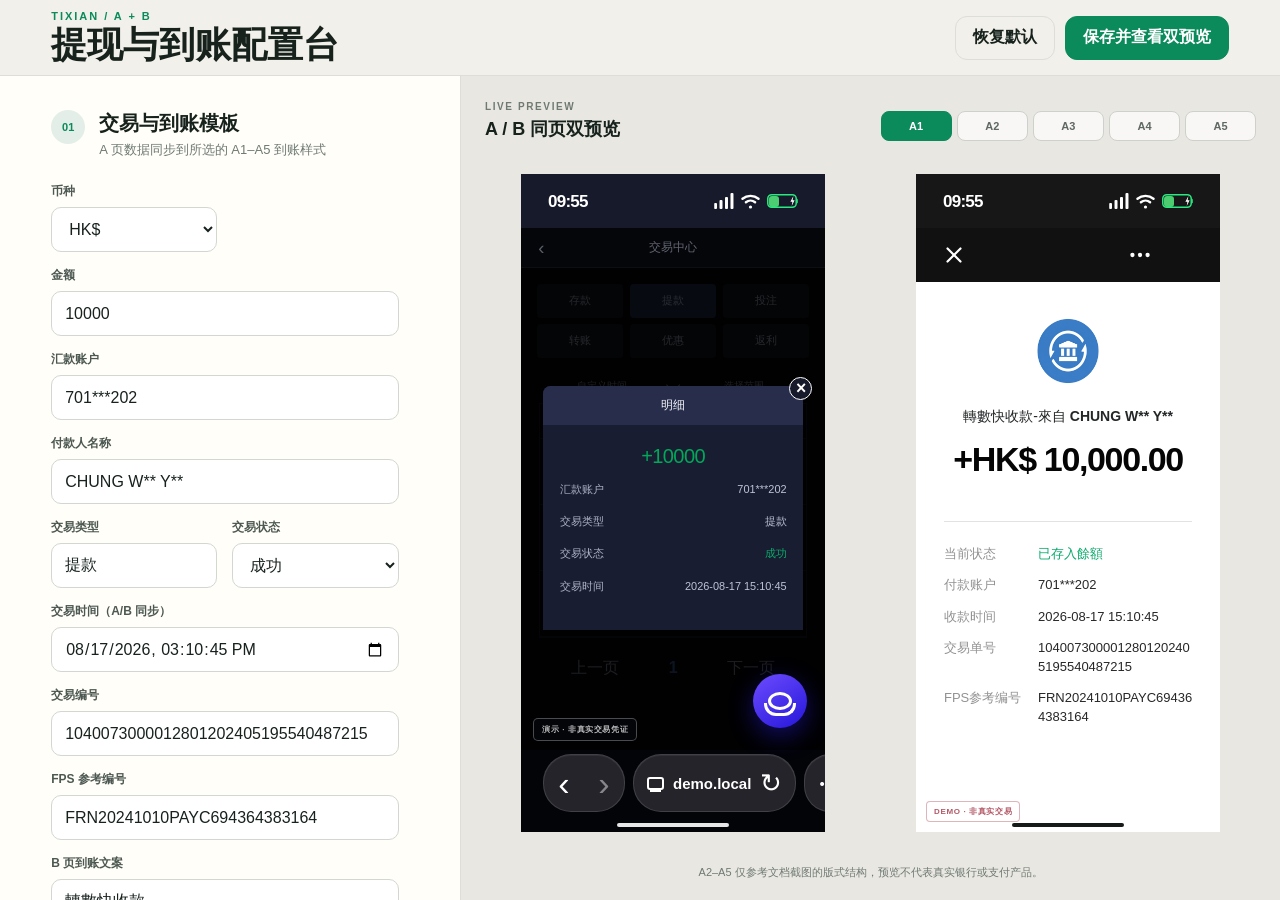
==== index.html @ 100e16c2 "feat: rebuild brand-specific status bars" ====
<!doctype html>
<html lang="zh-Hant" class="editor-shell">
<head>
  <meta charset="utf-8">
  <meta name="viewport" content="width=device-width, initial-scale=1">
  <meta name="color-scheme" content="light">
  <title>提现与到账 · 双页面配置台</title>
  <link rel="stylesheet" href="styles.css?v=20260821-6">
</head>
<body class="editor-page">
  <header class="topbar">
    <div>
      <p class="eyebrow">TIXIAN / A + B</p>
      <h1>提现与到账配置台</h1>
    </div>
    <div class="top-actions">
      <button class="button button--ghost" id="resetButton" type="button">恢复默认</button>
      <button class="button button--primary" id="focusPreviewButton" type="button">保存并查看双预览</button>
    </div>
  </header>

  <main class="workspace">
    <form class="control-panel" id="configForm" autocomplete="off">
      <input type="hidden" name="arrivalTemplate" value="a1">
      <section class="control-section">
        <div class="section-heading">
          <span>01</span>
          <div><h2>交易与到账模板</h2><p>A 页数据同步到所选的 A1–A5 到账样式</p></div>
        </div>
        <div class="field-grid">
          <label class="field"><span>币种</span><select name="currency"><option>HK$</option><option>¥</option><option>$</option><option>NT$</option></select></label>
          <label class="field field--wide"><span>金额</span><input name="amount" inputmode="decimal" value="2000.00"></label>
          <label class="field field--wide"><span>汇款账户</span><input name="payoutAccount" value="950***351"></label>
          <label class="field field--wide"><span>付款人名称</span><input name="payerName" value="CHUNG W** Y**"></label>
          <label class="field"><span>交易类型</span><input name="transactionType" value="提现"></label>
          <label class="field"><span>交易状态</span><select name="transactionStatus"><option>成功</option><option>处理中</option><option>失败</option></select></label>
          <label class="field field--wide"><span>交易时间（A/B 同步）</span><input name="withdrawalTime" type="datetime-local" step="1"></label>
          <label class="field field--wide"><span>交易编号</span><input name="transactionId"></label>
          <label class="field field--wide"><span>FPS 参考编号</span><input name="fpsReference"></label>
          <label class="field field--wide"><span>B 页到账文案</span><input name="arrivalMessage"></label>
          <label class="field field--wide"><span>B 页账户状态</span><input name="balanceLabel"></label>
          <label class="field field--wide"><span>机构 / 银行名称</span><input name="institutionName"></label>
          <label class="field field--wide"><span>收款人名称</span><input name="recipientName"></label>
          <label class="field field--wide"><span>收款机构</span><input name="recipientBank"></label>
          <label class="field field--wide"><span>到账账户</span><input name="destinationAccount"></label>
          <label class="field"><span>交易摘要</span><input name="summaryLabel"></label>
          <label class="field"><span>账户余额显示</span><input name="accountBalance"></label>
          <label class="field field--wide"><span>备注 / 转账说明</span><input name="memo"></label>
        </div>
      </section>

      <section class="control-section">
        <div class="section-heading">
          <span>02</span>
          <div><h2>手机与状态栏</h2><p>A、B 两页同步应用</p></div>
        </div>
        <label class="field field--wide"><span>手机品牌</span>
          <select name="device">
            <option value="iphone">Apple iPhone</option>
            <option value="samsung">Samsung Galaxy</option>
            <option value="xiaomi">Xiaomi</option>
            <option value="pixel">Google Pixel</option>
            <option value="vivo">vivo</option>
          </select>
        </label>
        <div class="field-grid field-grid--status">
          <label class="field"><span>状态栏时间</span><input name="statusTime" type="time"></label>
          <label class="field"><span>网络文字</span><select name="carrier"><option value="">不显示</option><option>5G</option><option>4G</option><option>LTE</option><option>3G</option></select></label>
          <label class="field field--wide range-field"><span>电量 <output id="batteryOutput">72%</output></span><input name="battery" type="range" min="1" max="100" value="72"></label>
          <label class="field field--wide range-field"><span>信号强度 <output id="signalOutput">4/4</output></span><input name="signal" type="range" min="1" max="4" value="4"></label>
          <label class="switch-row field--wide"><span><b>显示 Wi-Fi</b><small>同时同步到 B 页状态栏</small></span><input name="wifi" type="checkbox"><i></i></label>
          <label class="switch-row field--wide"><span><b>显示电量百分比</b><small>例如电量设为 39 时，图标显示 39</small></span><input name="showBatteryPercent" type="checkbox"><i></i></label>
          <label class="switch-row field--wide"><span><b>充电中</b><small>开启后电池使用绿色充电样式</small></span><input name="charging" type="checkbox"><i></i></label>
        </div>
      </section>

      <div class="save-state" id="saveState"><i></i><span>修改会自动保存到当前浏览器</span></div>
    </form>

    <aside class="preview-panel" id="previews">
      <div class="preview-heading">
        <div><span>LIVE PREVIEW</span><h2>A / B 同页双预览</h2></div>
        <p id="activeTemplateLabel" hidden>B：A1 到账</p>
        <div class="template-switcher" id="templateSwitcher" aria-label="切换到账模板">
          <button type="button" data-template="a1">A1</button>
          <button type="button" data-template="a2">A2</button>
          <button type="button" data-template="a3">A3</button>
          <button type="button" data-template="a4">A4</button>
          <button type="button" data-template="a5">A5</button>
        </div>
      </div>
      <div class="dual-preview-grid">
        <section class="preview-card" aria-label="A 提现预览">
          <div class="phone-stage">
            <div class="phone-shell" id="withdrawalPhone">
              <div class="phone-screen phone-screen--dark">
                <div id="aStatusBar"></div>
                <div class="demo-watermark">演示 · 非真实交易凭证</div>
                <div class="app-header"><button aria-label="返回">‹</button><span>交易中心</span><i></i></div>
                <div class="tab-grid" aria-hidden="true"><span>存款</span><span class="active">提款</span><span>投注</span><span>转账</span><span>优惠</span><span>返利</span></div>
                <div class="history-filter" aria-hidden="true">
                  <span>自定义时间</span><i></i><span>选择范围</span>
                </div>
                <div class="history-table" aria-hidden="true">
                  <div class="history-head"><span>交易时间</span><span>状态</span><span>金额</span><span>操作</span></div>
                  <div><span>2026-08-17<br>15:10:45</span><b>成功</b><span>10000</span><a>明细</a></div>
                  <div><span>2026-02-06<br>19:37:30</span><b>成功</b><span>9000</span><a>明细</a></div>
                  <div><span>2026-08-13<br>12:47:37</span><b>成功</b><span>3202</span><a>明细</a></div>
                </div>
                <div class="history-pagination" aria-hidden="true"><span>上一页</span><b>1</b><span>下一页</span></div>
                <div class="backdrop"></div>
                <section class="detail-sheet">
                  <button class="sheet-close" type="button" aria-label="关闭明细">×</button>
                  <div class="sheet-title">明细</div>
                  <div class="amount amount--green" id="aAmount">+2000.00</div>
                  <dl>
                    <div><dt>汇款账户</dt><dd id="aAccount">950***351</dd></div>
                    <div><dt>交易类型</dt><dd id="aType">提现</dd></div>
                    <div><dt>交易状态</dt><dd class="success" id="aStatus">成功</dd></div>
                    <div><dt>交易时间</dt><dd id="aTime">2026-08-17 15:13:00</dd></div>
                  </dl>
                </section>
                <button class="support-bubble" type="button" aria-label="在线客服"><i></i></button>
                <div class="browser-toolbar" aria-label="浏览器工具栏">
                  <div class="browser-nav"><span>‹</span><span>›</span></div>
                  <div class="browser-address"><i></i><b>demo.local</b><span>↻</span></div>
                  <div class="browser-more">•••</div>
                </div>
                <div class="phone-home-indicator"></div>
              </div>
            </div>
          </div>
        </section>

        <section class="preview-card" aria-label="B 到账预览">
          <div class="phone-stage">
            <div class="phone-shell phone-shell--arrival" id="arrivalPhone">
              <div class="phone-screen phone-screen--light">
                <div id="bStatusBar"></div>
                <div id="arrivalView" class="arrival-view"></div>
                <div class="demo-stamp">DEMO · 非真实交易</div>
                <div class="phone-home-indicator phone-home-indicator--dark"></div>
              </div>
            </div>
          </div>
        </section>
      </div>
      <p class="preview-note">A2–A5 仅参考文档截图的版式结构，预览不代表真实银行或支付产品。</p>
    </aside>
  </main>

  <script src="shared.js?v=20260821-6"></script>
  <script src="app.js?v=20260821-6"></script>
</body>
</html>
---- styles.css ----
:root {
  --ink: #17221d;
  --muted: #6f7a74;
  --paper: #f3f1eb;
  --panel: #fffef9;
  --line: #dcded7;
  --green: #0b8a5b;
  --green-dark: #086344;
  --orange: #ff7a45;
  --navy: #15192b;
  --navy-2: #202540;
  --danger: #b81f32;
  --shadow: 0 24px 70px rgba(24, 34, 29, .16);
  font-family: Inter, ui-sans-serif, -apple-system, BlinkMacSystemFont, "Segoe UI", "PingFang HK", "PingFang TC", "Microsoft JhengHei", sans-serif;
}

* { box-sizing: border-box; }
html { min-height: 100%; overflow-x: hidden; background: var(--paper); }
html.editor-shell { height: 100%; overflow: hidden; }
body { margin: 0; overflow-x: hidden; color: var(--ink); background: var(--paper); }
body.editor-page { width: 100%; height: 100%; min-height: 0; overflow: hidden; display: flex; flex-direction: column; }
button, input, select { font: inherit; }
button, a { -webkit-tap-highlight-color: transparent; }

.topbar, .arrival-toolbar {
  min-height: 104px; padding: 24px clamp(22px, 4vw, 64px);
  display: flex; align-items: center; justify-content: space-between; gap: 24px;
  border-bottom: 1px solid var(--line); background: rgba(243, 241, 235, .94);
}
body.editor-page .topbar { min-height: 76px; padding-top: 10px; padding-bottom: 10px; flex: 0 0 auto; }
.eyebrow { margin: 0 0 5px; color: var(--green); font-size: 11px; font-weight: 850; letter-spacing: .18em; }
h1 { margin: 0; font: 750 clamp(25px, 3vw, 36px)/1.05 Georgia, "Noto Serif TC", serif; }
.top-actions { display: flex; gap: 10px; flex-wrap: wrap; }
.button {
  min-height: 44px; padding: 0 17px; display: inline-flex; align-items: center; justify-content: center;
  border: 1px solid var(--line); border-radius: 12px; color: var(--ink); background: #fff;
  font-weight: 750; text-decoration: none; cursor: pointer; transition: transform .18s, box-shadow .18s, background .18s;
}
.button:hover { transform: translateY(-1px); box-shadow: 0 8px 22px rgba(23, 34, 29, .1); }
.button--primary { border-color: var(--green); color: #fff; background: var(--green); }
.button--primary:hover { background: var(--green-dark); }
.button--ghost { background: transparent; }

.workspace { height: auto; min-height: 0; flex: 1 1 auto; display: grid; grid-template-columns: minmax(300px, .72fr) minmax(0, 1.28fr); overflow: hidden; }
.control-panel { height: 100%; min-height: 0; padding: 34px clamp(22px, 4vw, 58px) 64px; overflow-y: scroll; overscroll-behavior: contain; scrollbar-color: #87928b #f1f0ea; scrollbar-gutter: stable; scrollbar-width: thin; background: var(--panel); border-right: 1px solid var(--line); }
.control-panel::-webkit-scrollbar { width: 8px; }
.control-panel::-webkit-scrollbar-track { background: #f1f0ea; }
.control-panel::-webkit-scrollbar-thumb { border: 2px solid #f1f0ea; border-radius: 999px; background: #87928b; }
.control-section { padding: 0 0 34px; margin: 0 0 34px; border-bottom: 1px solid var(--line); }
.section-heading { margin-bottom: 24px; display: flex; gap: 14px; align-items: flex-start; }
.section-heading > span { width: 34px; height: 34px; display: grid; place-items: center; border-radius: 50%; background: #e4eee8; color: var(--green); font-size: 11px; font-weight: 850; }
.section-heading h2 { margin: 0 0 4px; font-size: 20px; }
.section-heading p { margin: 0; color: var(--muted); font-size: 13px; }
.field-grid { display: grid; grid-template-columns: repeat(2, minmax(0, 1fr)); gap: 15px; }
.field { display: grid; gap: 7px; min-width: 0; }
.field--wide { grid-column: 1 / -1; }
.field > span, .switch-row b { font-size: 12px; font-weight: 750; color: #4d5852; }
.field input, .field select {
  width: 100%; height: 45px; padding: 0 13px; border: 1px solid #d2d7d1; border-radius: 10px;
  outline: none; color: var(--ink); background: #fff; transition: border .18s, box-shadow .18s;
}
.field input:focus, .field select:focus { border-color: var(--green); box-shadow: 0 0 0 3px rgba(11, 138, 91, .12); }
.field input[type="range"] { height: 26px; padding: 0; accent-color: var(--green); border: 0; box-shadow: none; }
.range-field > span { display: flex; justify-content: space-between; }
.range-field output { color: var(--green); }
.field-grid--status { margin-top: 15px; }
.switch-row { position: relative; min-height: 54px; padding: 10px 13px; display: flex; align-items: center; justify-content: space-between; gap: 14px; border: 1px solid #d2d7d1; border-radius: 10px; cursor: pointer; }
.switch-row span { display: grid; gap: 3px; }
.switch-row small { color: var(--muted); }
.switch-row input { position: absolute; z-index: 2; inset: 0; width: 100%; height: 100%; margin: 0; opacity: 0; cursor: pointer; }
.switch-row i { width: 42px; height: 24px; padding: 3px; display: block; border-radius: 999px; background: #c8ccc8; transition: background .2s; }
.switch-row i::after { content: ""; width: 18px; height: 18px; display: block; border-radius: 50%; background: white; box-shadow: 0 1px 4px #999; transition: transform .2s; }
.switch-row input:checked + i { background: var(--green); }
.switch-row input:checked + i::after { transform: translateX(18px); }
.switch-row input:focus-visible + i { outline: 2px solid var(--green); outline-offset: 3px; }
.save-state { display: flex; align-items: center; gap: 9px; color: var(--muted); font-size: 12px; }
.save-state i { width: 8px; height: 8px; border-radius: 50%; background: var(--green); box-shadow: 0 0 0 4px rgba(11, 138, 91, .1); }

.preview-panel { height: 100%; min-height: 0; padding: 20px 24px; overflow: hidden; display: grid; grid-template-rows: auto minmax(0, 1fr) auto; gap: 14px; container-type: size; background: #e9e7e1; }
.preview-heading { width: 100%; max-width: 780px; margin: 0 auto; display: grid; grid-template-columns: repeat(2, minmax(0, 1fr)); align-items: end; gap: 20px; }
.preview-heading span { color: var(--muted); font-size: 10px; font-weight: 850; letter-spacing: .16em; }
.preview-heading h2 { margin: 3px 0 0; font-size: 18px; }
.dual-preview-grid { width: 100%; height: 100%; min-height: 0; max-width: 780px; margin: 0 auto; display: grid; grid-template-columns: repeat(2, minmax(0, 1fr)); gap: 20px; align-items: start; }
.preview-card { min-width: 0; height: 100%; min-height: 0; }
.phone-stage { height: 100%; min-height: 0; display: grid; place-items: center; }
.dual-preview-grid .phone-shell { width: min(350px, 100%, calc(46.2cqh - 58px)); }
.phone-shell { width: min(390px, 100%); aspect-ratio: 390 / 844; padding: 0; border-radius: 0; background: transparent; box-shadow: none; container-type: inline-size; }
.phone-screen { position: relative; width: 100%; height: 100%; overflow: hidden; border-radius: 0; }
.phone-screen--dark { color: #f5f5fb; background: #030408; }
.phone-screen--light { color: #171b19; background: #f7f7f5; }

.status-bar { position: relative; z-index: 8; height: 54px; padding: 0 24px; display: flex; align-items: center; justify-content: space-between; gap: 12px; color: #fff; background: #171a2b; font-size: 17px; font-weight: 800; letter-spacing: -.03em; }
.status-left, .status-right { position: relative; z-index: 2; min-width: 0; display: flex; align-items: center; flex: 0 0 auto; }
.status-left { justify-content: flex-start; }
.status-right { margin-left: auto; justify-content: flex-end; white-space: nowrap; }
.status-time, .status-date, .network-label { display: block; line-height: 1; }
.status-notifications { display: block; flex: none; object-fit: contain; }
.status-mode { position: relative; flex: none; color: currentColor; line-height: 1; }
.status-cutout { display: none; position: absolute; z-index: 3; left: 50%; top: 18px; transform: translateX(-50%); border-radius: 50%; background: #030405; box-shadow: inset 0 0 0 1px rgba(255,255,255,.12), 0 0 0 1px rgba(0,0,0,.22); }
.status-cutout i { position: absolute; left: 50%; top: 50%; width: 3px; height: 3px; transform: translate(-50%, -50%); border-radius: 50%; background: #132436; box-shadow: inset 0 0 1px #567aa1; }

.status-bar--iphone { padding-right: 27px; padding-left: 27px; font-family: -apple-system, BlinkMacSystemFont, "SF Pro Text", sans-serif; }
.status-bar--iphone .status-time { font-size: 17px; font-weight: 780; letter-spacing: -.045em; }
.status-bar--iphone .status-right { gap: 7px; }
.status-bar--iphone .wifi { width: 19px; height: 15px; }

/* Samsung One UI: time + date + notifications / centred round camera / compact system cluster. */
.status-bar--samsung { padding-right: 20px; padding-left: 20px; font-family: "SamsungOne", "Segoe UI", sans-serif; }
.status-bar--samsung .status-left { gap: 6px; }
.status-bar--samsung .status-time { font-size: 14px; font-weight: 700; letter-spacing: -.035em; }
.status-bar--samsung .status-date { font-size: 11px; font-weight: 650; letter-spacing: -.03em; }
.status-bar--samsung .status-notifications { width: 30px; height: 10px; }
.status-bar--samsung .status-right { gap: 4px; }
.status-bar--samsung .network-label { max-width: 18px; overflow: hidden; font-size: 6px; font-weight: 800; letter-spacing: -.08em; text-transform: uppercase; }
.status-bar--samsung .status-cutout { display: block; top: 16px; width: 15px; height: 15px; }
.status-bar--samsung .status-cutout i { width: 4px; height: 4px; }

/* Xiaomi HyperOS/MIUI: notifications beside time / short pill camera / dense dual-SIM cluster. */
.status-bar--xiaomi { padding-right: 20px; padding-left: 20px; font-family: "MiSans", "Segoe UI", sans-serif; }
.status-bar--xiaomi .status-left { gap: 6px; }
.status-bar--xiaomi .status-time { font-size: 15px; font-weight: 720; letter-spacing: -.04em; }
.status-bar--xiaomi .status-notifications { width: 30px; height: 12px; }
.status-bar--xiaomi .status-right { gap: 3px; }
.status-bar--xiaomi .network-label { max-width: 15px; overflow: hidden; font-size: 6px; font-weight: 800; letter-spacing: -.08em; text-transform: uppercase; }
.status-bar--xiaomi .status-cutout { display: block; top: 18px; width: 29px; height: 12px; border-radius: 999px; }
.status-bar--xiaomi .status-cutout i { left: 70%; }
.status-mode--xiaomi { width: 10px; font-size: 6px; font-weight: 850; letter-spacing: -.1em; text-align: center; }

/* Google Pixel: intentionally sparse, with Android's geometric status glyphs. */
.status-bar--pixel { padding-right: 22px; padding-left: 22px; font-family: Roboto, "Google Sans", Arial, sans-serif; }
.status-bar--pixel .status-time { font-size: 15px; font-weight: 650; letter-spacing: -.035em; }
.status-bar--pixel .status-right { gap: 6px; }
.status-bar--pixel .network-label { max-width: 18px; overflow: hidden; font-size: 7px; font-weight: 700; text-transform: uppercase; }
.status-bar--pixel .status-cutout { display: block; top: 17px; width: 12px; height: 12px; box-shadow: inset 0 0 0 2px rgba(255,255,255,.12), 0 0 0 1px rgba(0,0,0,.28); }
.status-bar--pixel .status-cutout i { width: 4px; height: 4px; }

/* vivo OriginOS: small typography and a very tight network/battery cluster. */
.status-bar--vivo { padding-right: 18px; padding-left: 20px; font-family: "vivo Sans", "Segoe UI", sans-serif; }
.status-bar--vivo .status-time { font-size: 14px; font-weight: 650; letter-spacing: -.035em; }
.status-bar--vivo .status-right { gap: 2px; }
.status-bar--vivo .network-label { max-width: 15px; overflow: hidden; font-size: 5px; font-weight: 850; letter-spacing: -.08em; text-transform: uppercase; }
.status-bar--vivo .status-cutout { display: block; top: 16px; width: 15px; height: 15px; }
.status-bar--vivo .status-cutout i { width: 4px; height: 4px; }
.status-mode--vivo { width: 14px; font-size: 5px; font-weight: 850; letter-spacing: -.1em; text-align: center; }
.signal, .wifi { display: block; flex: none; overflow: hidden; }
.signal { width: 20px; height: 16px; clip-path: inset(0 var(--signal-clip) 0 0); }
.wifi { width: 21px; height: 16px; }
.signal img, .wifi img, .battery-shell, .battery-bolt { width: 100%; height: 100%; display: block; object-fit: contain; }
.status-bar--samsung .signal { width: 18px; height: 12px; }
.status-bar--samsung .wifi { width: 19px; height: 14px; }
.status-bar--xiaomi .signal { width: 18px; height: 14px; }
.status-bar--xiaomi .wifi { width: 19px; height: 14px; }
.status-bar--pixel .signal { width: 18px; height: 14px; }
.status-bar--pixel .wifi { width: 19px; height: 14px; }
.status-bar--vivo .signal { width: 20px; height: 14px; }
.status-bar--vivo .wifi { width: 20px; height: 15px; }

@container (max-width: 300px) {
  .status-bar { padding-right: 13px; padding-left: 13px; }
  .status-bar--samsung .status-left { gap: 4px; }
  .status-bar--samsung .status-date { font-size: 9px; }
  .status-bar--samsung .status-notifications { width: 18px; }
  .status-bar--xiaomi .status-notifications { width: 21px; }
  .status-bar--pixel .network-label { display: none; }
  .status-bar--vivo .status-mode--vivo { display: none; }
}

.battery, .battery-system { position: relative; flex: none; color: currentColor; }
.battery { display: block; }
.battery i { position: absolute; z-index: 1; display: block; width: var(--battery-level); background: currentColor; }
.battery-shell { position: absolute; z-index: 2; inset: 0; }
.battery b, .battery-number { font-weight: 850; line-height: 1; }
.battery-bolt { position: absolute; z-index: 4; width: 10px; height: 14px; }
.battery--low, .battery-system.battery--low { color: #ff5b65; }
.battery-system { display: inline-flex; align-items: center; }

/* Apple assets */
.battery--iphone { width: 31px; height: 15px; color: #fff; }
.battery--iphone i { left: 2px; top: 2px; width: var(--battery-fill); max-width: 25px; height: 11px; border-radius: 3px; opacity: .92; }
.battery--iphone b { position: absolute; z-index: 3; inset: 0 3px 0 0; display: grid; place-items: center; color: #fff; font-size: 8px; letter-spacing: -.04em; mix-blend-mode: difference; }
.battery--iphone.battery--charging { color: #52dc78; }
.battery--iphone.battery--charging b { padding-right: 5px; color: #fff; mix-blend-mode: normal; }
.battery--iphone .battery-bolt { right: 3px; top: 2px; width: 5px; height: 10px; }
.battery--iphone.battery--low:not(.battery--charging) b { color: #fff; mix-blend-mode: normal; }

/* Samsung assets */
.battery--samsung { width: 30px; height: 14px; }
.battery--samsung i { left: 1px; top: 1px; max-width: 28px; height: 12px; border-radius: 7px; opacity: .28; }
.battery--samsung b { position: absolute; z-index: 3; inset: 0 1px 2px 0; display: grid; place-items: center; font-size: 7px; letter-spacing: -.04em; }
.battery--samsung .battery-bolt { right: 2px; top: 2px; width: 7px; height: 9px; }
.battery--samsung.battery--charging { color: #52dc78; }
.battery--samsung.battery--charging i { opacity: 1; }

/* Xiaomi assets */
.battery--xiaomi { width: 34px; height: 16px; }
.battery--xiaomi i { left: 2px; top: 2px; max-width: 27px; height: 12px; opacity: .32; }
.battery--xiaomi b { position: absolute; z-index: 3; inset: 0 4px 0 0; display: grid; place-items: center; font-size: 8px; }
.battery--xiaomi.battery--with-percent b { color: #171a2b; }
.battery--xiaomi .battery-bolt { right: -9px; top: 2px; width: 10px; height: 12px; }
.battery--xiaomi.battery--charging { color: #65df78; }
.battery--xiaomi.battery--charging i { opacity: 1; }

/* Pixel assets */
.battery-system--pixel { gap: 4px; }
.battery-system--pixel .battery-number { font-size: 8px; }
.battery--pixel { width: 20px; height: 12px; }
.battery--pixel i { left: 2px; top: 2px; max-width: 14px; height: 8px; }
.battery--pixel .battery-bolt { left: 6px; top: 1px; width: 8px; height: 10px; color: #111526; }
.battery-system--pixel.battery--charging { color: #7be18a; }

/* vivo assets */
.battery--vivo { width: 32px; height: 16px; }
.battery--vivo i { left: 1px; top: 1px; max-width: 30px; height: 14px; border-radius: 7px; opacity: .28; }
.battery--vivo b { position: absolute; z-index: 3; inset: 0; display: grid; place-items: center; font-size: 8px; }
.battery--vivo.battery--with-percent b { color: #171a2b; }
.battery-vivo-notch { position: absolute; z-index: 3; right: 4px; top: 4px; width: 1px; height: 8px; background: currentColor; opacity: .6; }
.battery--vivo .battery-bolt { right: -9px; top: 2px; width: 10px; height: 12px; }
.battery--vivo.battery--charging { color: #59dd78; }
.battery--vivo.battery--charging i { opacity: 1; }
.battery--charging .battery-shell,
.battery-system.battery--charging .battery-shell {
  filter: brightness(0) saturate(100%) invert(78%) sepia(32%) saturate(1041%) hue-rotate(84deg) brightness(95%) contrast(93%);
}
.battery--low:not(.battery--charging) .battery-shell,
.battery-system.battery--low:not(.battery--charging) .battery-shell {
  filter: brightness(0) saturate(100%) invert(46%) sepia(78%) saturate(2742%) hue-rotate(326deg) brightness(105%) contrast(101%);
}


.demo-watermark { position: absolute; z-index: 20; left: 12px; bottom: 91px; padding: 5px 8px; border: 1px solid rgba(255,255,255,.28); border-radius: 5px; color: rgba(255,255,255,.72); background: rgba(8,10,16,.58); font-size: 8px; font-weight: 850; letter-spacing: .08em; pointer-events: none; }
.app-header { position: relative; z-index: 4; height: 13.3cqw; display: grid; grid-template-columns: 13.3cqw 1fr 13.3cqw; align-items: center; border-bottom: 1px solid rgba(255,255,255,.03); text-align: center; color: #626572; background: #05060a; font-size: 3.9cqw; }
.app-header button { border: 0; color: #5c606c; background: none; font-size: 6.1cqw; }
.tab-grid { position: relative; z-index: 2; padding: 5.2cqw 5.4cqw 4.2cqw; display: grid; grid-template-columns: repeat(3, 1fr); gap: 2.2cqw; }
.tab-grid span { height: 11cqw; display: grid; place-items: center; border-radius: 4px; color: #9ea3b3; background: #12141e; font-size: 3.5cqw; }
.tab-grid span.active { color: #afb8d4; background: #1d2948; }
.history-filter { position: relative; z-index: 1; height: 10.5cqw; margin: 0 5.4cqw; display: grid; grid-template-columns: 1fr 4.4cqw 1fr; align-items: center; color: #737888; font-size: 3.2cqw; text-align: center; }
.history-filter i { width: 10px; height: 10px; border-right: 1px solid currentColor; border-bottom: 1px solid currentColor; transform: rotate(45deg) translateY(-3px); }
.history-table { position: relative; z-index: 1; margin: 0 18px; border: 1px solid #11131d; color: #707584; font-size: 11px; }
.history-table > div { min-height: 66px; padding: 8px; display: grid; grid-template-columns: 1.2fr .8fr .8fr .7fr; align-items: center; border-bottom: 1px solid #11131d; text-align: center; }
.history-table > .history-head { min-height: 35px; color: #747988; }
.history-table b { color: #0a8b58; }.history-table a { color: #4b6da8; }
.history-pagination { position: relative; z-index: 1; padding: 20px 50px; display: flex; align-items: center; justify-content: space-between; color: #727686; }
.history-pagination b { color: #34518a; }
.backdrop { position: absolute; z-index: 3; inset: 54px 0 82px; background: rgba(0, 0, 0, .76); }
.detail-sheet { position: absolute; z-index: 5; left: 7.3cqw; right: 7.3cqw; top: calc(54px + 52cqw); height: 80cqw; padding-bottom: 4.8cqw; overflow: visible; border-radius: 2.5cqw 2.5cqw 0 0; background: #191d31; box-shadow: none; }
.sheet-close { position: absolute; z-index: 3; right: -3cqw; top: -3cqw; width: 7.6cqw; height: 7.6cqw; display: grid; place-items: center; border: max(1px, .5cqw) solid #fff; border-radius: 50%; color: #fff; background: #171a2b; font-size: 5.8cqw; font-weight: 650; line-height: 1; }
.sheet-title { height: 12.9cqw; display: grid; place-items: center; border-radius: 2.5cqw 2.5cqw 0 0; background: #272d4b; font-size: 3.9cqw; }
.amount { padding: 6.8cqw 5cqw 5.3cqw; text-align: center; font-size: 6.6cqw; font-weight: 500; line-height: 1; letter-spacing: -.03em; }
.amount--green { color: #00a959; }
.detail-sheet dl { margin: 0; padding: 0 5.4cqw; display: grid; gap: 5.7cqw; font-size: 3.6cqw; line-height: 1.35; }
.detail-sheet dl div { display: grid; grid-template-columns: 27cqw minmax(0, 1fr); gap: 3cqw; }
.detail-sheet dt { color: #adb2c8; white-space: nowrap; }
.detail-sheet dd { margin: 0; color: #bfc3d6; text-align: right; white-space: nowrap; }
.success { color: #0aa96b !important; }
.support-bubble { position: absolute; z-index: 7; right: 18px; bottom: 104px; width: 54px; height: 54px; display: grid; place-items: center; border: 0; border-radius: 50%; background: linear-gradient(145deg, #6d4cff, #2516d9); box-shadow: 0 8px 24px rgba(41, 28, 219, .45); }
.support-bubble i { position: relative; width: 24px; height: 18px; display: block; border: 3px solid #fff; border-radius: 50%; }
.support-bubble i::after { content: ""; position: absolute; left: -7px; right: -7px; bottom: -9px; height: 10px; border: 3px solid #fff; border-top: 0; border-radius: 0 0 12px 12px; }
.browser-toolbar { position: absolute; z-index: 14; left: 22px; right: 22px; bottom: 20px; height: 58px; display: grid; grid-template-columns: 82px 1fr 52px; gap: 8px; color: #fff; font-size: 15px; }
.browser-nav, .browser-address, .browser-more { display: flex; align-items: center; justify-content: space-around; border: 1px solid rgba(255,255,255,.13); border-radius: 28px; background: rgba(38, 38, 44, .96); box-shadow: inset 0 1px rgba(255,255,255,.06); }
.browser-nav span { font-size: 34px; font-weight: 250; line-height: 1; }
.browser-nav span:last-child { color: #87878b; }
.browser-address { padding: 0 13px; gap: 9px; }
.browser-address i { width: 17px; height: 13px; display: block; border: 2px solid #fff; border-radius: 3px; box-shadow: 0 5px 0 -3px #fff; }
.browser-address b { flex: 1; overflow: hidden; white-space: nowrap; text-align: center; text-overflow: ellipsis; }
.browser-address span { font-size: 26px; }
.browser-more { letter-spacing: 2px; }
.phone-home-indicator { position: absolute; z-index: 15; left: 50%; bottom: 5px; width: 112px; height: 4px; transform: translateX(-50%); border-radius: 99px; background: rgba(255,255,255,.9); }
.phone-home-indicator--dark { background: #161a18; }
.preview-note { max-width: 520px; margin: 0 auto; color: var(--muted); font-size: 11px; text-align: center; }

.template-switcher { margin: 0; display: grid; grid-template-columns: repeat(5, 1fr); gap: 5px; }
.template-switcher button { height: 30px; border: 1px solid #cdd1cb; border-radius: 8px; color: #5e6862; background: rgba(255,255,255,.68); font-size: 11px; font-weight: 800; cursor: pointer; }
.template-switcher button.active { border-color: var(--green); color: #fff; background: var(--green); }

.phone-shell--arrival { width: min(410px, calc(100vw - 32px)); aspect-ratio: 390 / 844; background: #111514; }
.arrival-view { height: calc(100% - 54px); overflow: hidden; background: #fff; }
.arrival-view img { display: block; }
.arrival-nav img { width: 100%; height: 100%; }
.arrival-nav { height: 54px; padding: 0 17px; display: grid; grid-template-columns: 42px 1fr 42px; align-items: center; }
.arrival-nav button, .arrival-nav > span { width: 42px; height: 42px; padding: 8px; display: grid; place-items: center; border: 0; color: inherit; background: transparent; }
.arrival-nav > span { justify-self: end; }
.arrival-nav strong { text-align: center; font-size: 18px; font-weight: 600; }
.arrival-nav--dark { color: #ddd; background: #111; }
.arrival-nav--inbox { color: #fff; background: #242424; }
.arrival-nav--dark img, .arrival-nav--inbox img { filter: invert(1); }
.arrival-nav--inbox strong { font-size: 22px; font-weight: 450; }
.arrival-nav--light { color: #111; background: #f8fbfc; }
.arrival-nav--ledger { height: 62px; color: #111; background: #fff; border-bottom: 2px solid #16aab0; }
.arrival-nav--ledger button { color: #16aab0; }
.arrival-nav--ledger strong { font-size: 21px; font-weight: 700; }

.phone-shell--arrival[data-template="a1"] #bStatusBar,
.phone-shell--arrival[data-template="a5"] #bStatusBar { color: #fff; background: #171717; }
.phone-shell--arrival[data-template="a2"] #bStatusBar { color: #fff; background: #242424; }
.phone-shell--arrival[data-template="a3"] #bStatusBar { color: #101214; background: #f8fbfc; }
.phone-shell--arrival[data-template="a4"] #bStatusBar { color: #050505; background: #fff; }
.phone-shell--arrival[data-template="a3"] #bStatusBar .signal img,
.phone-shell--arrival[data-template="a3"] #bStatusBar .wifi img,
.phone-shell--arrival[data-template="a3"] #bStatusBar .status-notifications,
.phone-shell--arrival[data-template="a3"] #bStatusBar .battery-shell,
.phone-shell--arrival[data-template="a4"] #bStatusBar .signal img,
.phone-shell--arrival[data-template="a4"] #bStatusBar .wifi img,
.phone-shell--arrival[data-template="a4"] #bStatusBar .status-notifications,
.phone-shell--arrival[data-template="a4"] #bStatusBar .battery-shell { filter: brightness(0); }
.phone-shell--arrival[data-template="a3"] #bStatusBar .battery--charging .battery-shell,
.phone-shell--arrival[data-template="a3"] #bStatusBar .battery-system.battery--charging .battery-shell,
.phone-shell--arrival[data-template="a3"] #bStatusBar .battery-bolt,
.phone-shell--arrival[data-template="a4"] #bStatusBar .battery--charging .battery-shell,
.phone-shell--arrival[data-template="a4"] #bStatusBar .battery-system.battery--charging .battery-shell,
.phone-shell--arrival[data-template="a4"] #bStatusBar .battery-bolt {
  filter: brightness(0) saturate(100%) invert(78%) sepia(32%) saturate(1041%) hue-rotate(84deg) brightness(95%) contrast(93%);
}
.phone-shell--arrival[data-template="a3"] #bStatusBar .battery--iphone,
.phone-shell--arrival[data-template="a4"] #bStatusBar .battery--iphone { color: #111; }
.phone-shell--arrival[data-template="a3"] #bStatusBar .battery--iphone.battery--charging,
.phone-shell--arrival[data-template="a4"] #bStatusBar .battery--iphone.battery--charging { color: #52dc78; }
.battery--iphone.battery--low { color: #ff5b65; }
.phone-shell--arrival[data-template="a3"] #bStatusBar .battery--low:not(.battery--charging),
.phone-shell--arrival[data-template="a3"] #bStatusBar .battery-system.battery--low:not(.battery--charging),
.phone-shell--arrival[data-template="a4"] #bStatusBar .battery--low:not(.battery--charging),
.phone-shell--arrival[data-template="a4"] #bStatusBar .battery-system.battery--low:not(.battery--charging) { color: #ff5b65; }
.phone-shell--arrival[data-template="a3"] #bStatusBar .battery--low:not(.battery--charging) .battery-shell,
.phone-shell--arrival[data-template="a3"] #bStatusBar .battery-system.battery--low:not(.battery--charging) .battery-shell,
.phone-shell--arrival[data-template="a4"] #bStatusBar .battery--low:not(.battery--charging) .battery-shell,
.phone-shell--arrival[data-template="a4"] #bStatusBar .battery-system.battery--low:not(.battery--charging) .battery-shell {
  filter: brightness(0) saturate(100%) invert(46%) sepia(78%) saturate(2742%) hue-rotate(326deg) brightness(105%) contrast(101%);
}
.phone-shell--arrival[data-template="a3"] #bStatusBar .battery--iphone.battery--low:not(.battery--charging) b,
.phone-shell--arrival[data-template="a4"] #bStatusBar .battery--iphone.battery--low:not(.battery--charging) b { color: #111; }

.demo-stamp { position: absolute; z-index: 30; left: 10px; bottom: 10px; padding: 4px 7px; border: 1px solid rgba(150,25,44,.32); border-radius: 4px; color: rgba(150,25,44,.72); background: rgba(255,255,255,.84); font-size: 8px; font-weight: 900; letter-spacing: .08em; pointer-events: none; }
.receipt { height: calc(100% - 54px); padding: 36px 28px 70px; overflow: hidden; color: #171717; background: #fff; text-align: center; }
.receipt-mark { position: relative; width: 66px; height: 66px; margin: 0 auto 24px; overflow: hidden; border-radius: 50%; background: #fff; }
.source-icon { width: 100%; height: 100%; object-fit: contain; }
.receipt-kicker { margin: 0; color: #242728; font-size: 14px; font-weight: 500; white-space: nowrap; }
.receipt-kicker strong { font-weight: 600; }
.receipt > h3 { margin: 14px 0 42px; color: #050505; font-size: 34px; font-weight: 650; letter-spacing: -.04em; }
.receipt-rule { height: 1px; margin-bottom: 23px; background: #e2e2e2; }
.receipt dl { margin: 0; display: grid; gap: 13px; text-align: left; }
.receipt dl div { display: grid; grid-template-columns: 84px minmax(0, 1fr); gap: 10px; align-items: start; }
.receipt dt { color: #929292; font-size: 13px; }
.receipt dd { margin: 0; color: #272727; font-size: 13px; line-height: 1.42; }
.receipt--a5 { padding-top: 29px; }
.receipt--a5 .receipt-mark { width: 68px; height: 68px; margin-bottom: 27px; }
.receipt--a5 .receipt-kicker { font-size: 15px; }
.receipt--a5 > h3 { margin-top: 20px; font-size: 36px; }
.receipt--a5 dl { gap: 17px; }
.breakable { overflow-wrap: anywhere; }

.inbox-screen { height: calc(100% - 54px); padding: 10px 18px 68px; background: #242424; }
.inbox-card { height: 100%; overflow: hidden; border-radius: 12px; background: #fff; }
.inbox-header { position: relative; aspect-ratio: 852 / 354; overflow: hidden; border-radius: 12px 12px 0 0; background: #f8f8f8; }
.inbox-header-source { position: absolute; inset: 0; width: 100%; height: 100%; display: block; object-fit: cover; }
.inbox-header-copy { position: absolute; top: 22px; left: 18px; }
.inbox-header-copy h3 { margin: 0 0 18px; color: #050505; font-size: 29px; line-height: 1; }
.inbox-header-copy p { margin: 0; color: #666; font-size: 17px; line-height: 1.45; }
.inbox-message { margin: 0; padding: 29px 18px; color: #050505; font-size: 20px; font-weight: 700; line-height: 1.35; }

.transfer-screen { height: calc(100% - 54px); padding-bottom: 68px; background: #f4fafb; }
.transfer-summary { height: 286px; padding: 0 18px; border-radius: 0 0 18px 18px; background: #fff; text-align: center; }
.avatar { width: 70px; height: 70px; margin: -1px auto 10px; display: grid; place-items: center; border-radius: 50%; color: #fff; background: #050505; font-size: 23px; font-weight: 700; }
.transfer-summary h3 { margin: 0; font-size: 14px; }
.transfer-amount { margin: 7px 0 7px; color: #088d1f; font-size: 25px; font-weight: 700; }
.transfer-amount span { margin-left: 4px; color: #555; font-size: 19px; font-weight: 450; }
.transfer-summary time { display: block; color: #666; font-size: 12px; }
.transfer-summary > b { margin-top: 8px; display: block; color: #333; font-size: 12px; }
.transfer-action { height: 54px; margin-top: 10px; padding-top: 9px; display: flex; align-items: center; justify-content: center; gap: 9px; border-top: 1px solid #eee; }
.transfer-action-icon { position: relative; width: 40px; height: 40px; flex: none; overflow: hidden; border-radius: 50%; background: #fff; }
.transfer-action span { font-size: 12px; }
.transfer-details { margin-top: 17px; padding: 17px 20px; border-radius: 18px; background: #fff; }
.transfer-details div { min-height: 62px; padding: 12px 0; display: grid; grid-template-columns: 82px minmax(0, 1fr); border-bottom: 1px solid #eee; }
.transfer-details div:last-child { border-bottom: 0; }
.transfer-details dt { color: #777; font-size: 11px; }
.transfer-details dd { margin: 0; color: #262626; font-size: 11px; font-weight: 600; line-height: 1.35; text-align: right; overflow-wrap: anywhere; }

.ledger-screen { height: calc(100% - 62px); padding-bottom: 68px; overflow: hidden; color: #111; background: #fff; }
.ledger-hero { height: 112px; padding: 20px 18px 14px; display: grid; grid-template-columns: 72px 1fr auto; align-items: center; gap: 12px; }
.ledger-wallet { position: relative; width: 70px; height: 70px; display: block; overflow: hidden; background: #fff; }
.ledger-hero b { font-size: 18px; font-weight: 500; }
.ledger-hero strong { font-size: 25px; font-weight: 500; }
.ledger-links { margin: 0; padding: 12px 14px; color: #23aeb3; border-top: 1px solid #eee; border-bottom: 1px solid #eee; font-size: 14px; text-align: right; }
.ledger-list { margin: 0; }
.ledger-list div { min-height: 54px; padding: 13px; display: grid; grid-template-columns: 95px minmax(0, 1fr); align-items: center; border-bottom: 1px solid #e8e8e8; }
.ledger-list dt { color: #848484; font-size: 15px; }
.ledger-list dd { margin: 0; color: #050505; font-size: 16px; text-align: right; overflow-wrap: anywhere; }
.ledger-note, .ledger-photo { padding: 10px 14px; color: #555; background: #fafafa; }
.ledger-note span, .ledger-photo > span { display: block; margin-bottom: 7px; font-size: 14px; }
.ledger-note p { margin: 0; padding: 10px; border: 1px solid #e7e7e7; color: #aaa; background: #fff; box-shadow: 0 1px 4px rgba(0,0,0,.08); font-size: 13px; }
.ledger-photo { padding-top: 0; }
.ledger-photo div { height: 57px; display: flex; align-items: center; justify-content: center; gap: 8px; border: 1px solid #e7e7e7; background: #fff; }
.ledger-photo img { width: 28px; height: 28px; filter: invert(62%) sepia(58%) saturate(638%) hue-rotate(134deg); }
.ledger-photo b { font-size: 14px; font-weight: 500; }

@media (max-width: 760px) {
  html.editor-shell { height: auto; overflow-x: hidden; overflow-y: auto; }
  body.editor-page { height: auto; overflow-x: hidden; overflow-y: auto; display: block; }
  .workspace { height: auto; min-height: calc(100vh - 104px); grid-template-columns: 1fr; overflow: visible; }
  .control-panel { height: auto; overflow: visible; border-right: 0; border-bottom: 1px solid var(--line); }
  .preview-panel { height: auto; min-height: 850px; overflow: visible; display: block; container-type: normal; }
  .preview-heading { margin-bottom: 20px; grid-template-columns: 1fr; align-items: start; }
  .dual-preview-grid { height: auto; grid-template-columns: 1fr; max-width: 390px; gap: 32px; }
  .preview-card, .phone-stage { height: auto; }
  .dual-preview-grid .phone-shell { width: min(390px, 100%); }
  .preview-note { margin-top: 16px; }
}

@media (max-width: 620px) {
  body.editor-page .topbar { padding: 20px 16px; align-items: flex-start; flex-direction: column; }
  .top-actions { width: 100%; }
  .top-actions .button { flex: 1; }
  .workspace { min-height: auto; }
  .control-panel { padding: 28px 16px 45px; }
  .field-grid { grid-template-columns: 1fr; }
  .field--wide { grid-column: auto; }
  .preview-panel { padding: 28px 10px 42px; min-height: 760px; }
  .preview-heading { padding: 0 8px; }
  .phone-shell { width: min(370px, calc(100vw - 20px)); }
}

@media (prefers-reduced-motion: reduce) {
  *, *::before, *::after { scroll-behavior: auto !important; transition: none !important; }
}
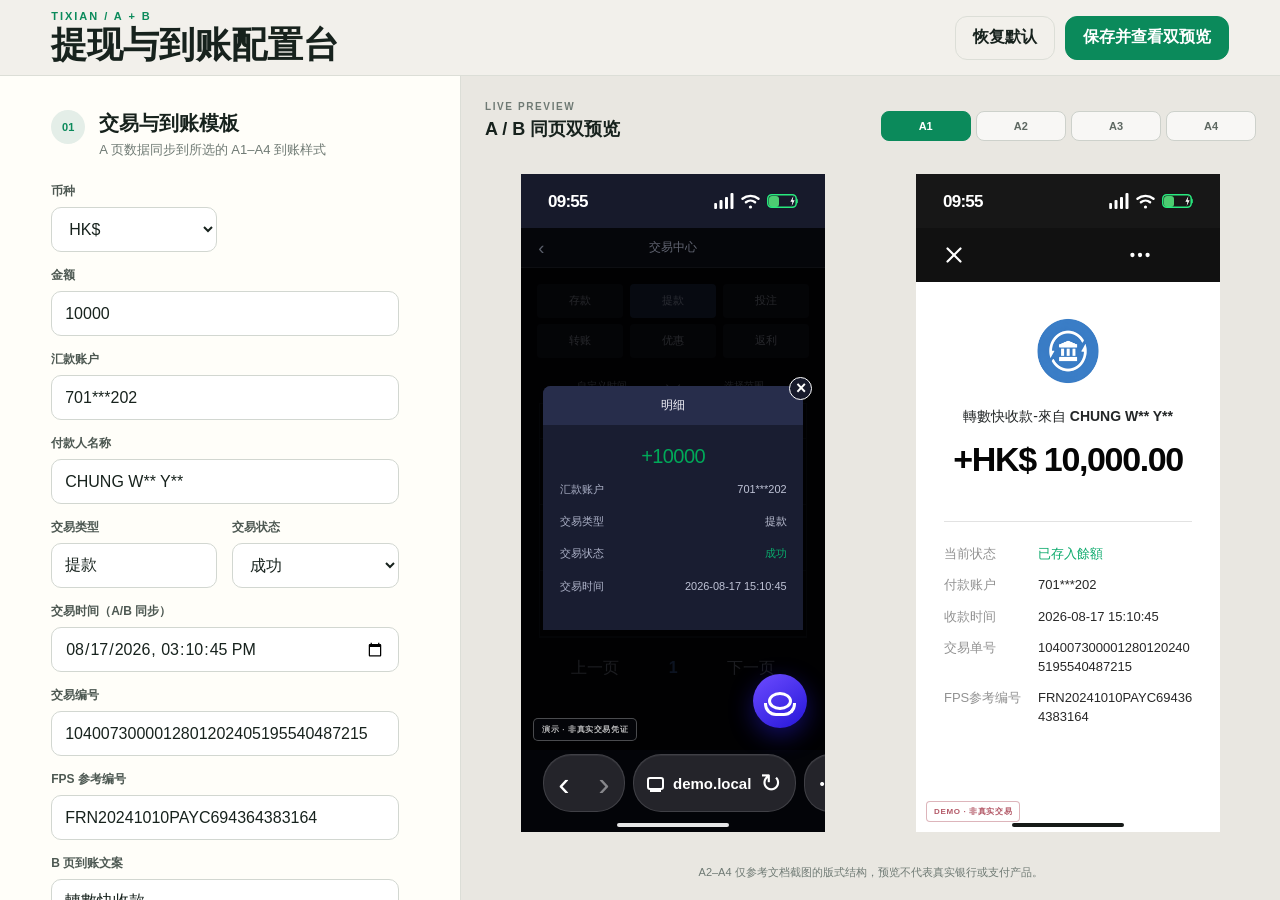
==== commit e600809d: "refactor: remove duplicate A5 template" ====
--- a/index.html
+++ b/index.html
@@ -5,7 +5,7 @@
   <meta name="viewport" content="width=device-width, initial-scale=1">
   <meta name="color-scheme" content="light">
   <title>提现与到账 · 双页面配置台</title>
-  <link rel="stylesheet" href="styles.css?v=20260821-6">
+  <link rel="stylesheet" href="styles.css?v=20260821-8">
 </head>
 <body class="editor-page">
   <header class="topbar">
@@ -25,7 +25,7 @@
       <section class="control-section">
         <div class="section-heading">
           <span>01</span>
-          <div><h2>交易与到账模板</h2><p>A 页数据同步到所选的 A1–A5 到账样式</p></div>
+          <div><h2>交易与到账模板</h2><p>A 页数据同步到所选的 A1–A4 到账样式</p></div>
         </div>
         <div class="field-grid">
           <label class="field"><span>币种</span><select name="currency"><option>HK$</option><option>¥</option><option>$</option><option>NT$</option></select></label>
@@ -86,7 +86,6 @@
           <button type="button" data-template="a2">A2</button>
           <button type="button" data-template="a3">A3</button>
           <button type="button" data-template="a4">A4</button>
-          <button type="button" data-template="a5">A5</button>
         </div>
       </div>
       <div class="dual-preview-grid">
@@ -145,11 +144,11 @@
           </div>
         </section>
       </div>
-      <p class="preview-note">A2–A5 仅参考文档截图的版式结构，预览不代表真实银行或支付产品。</p>
+      <p class="preview-note">A2–A4 仅参考文档截图的版式结构，预览不代表真实银行或支付产品。</p>
     </aside>
   </main>
 
-  <script src="shared.js?v=20260821-6"></script>
-  <script src="app.js?v=20260821-6"></script>
+  <script src="shared.js?v=20260821-8"></script>
+  <script src="app.js?v=20260821-8"></script>
 </body>
 </html>
--- a/styles.css
+++ b/styles.css
@@ -96,15 +96,13 @@
 .status-time, .status-date, .network-label { display: block; line-height: 1; }
 .status-notifications { display: block; flex: none; object-fit: contain; }
 .status-mode { position: relative; flex: none; color: currentColor; line-height: 1; }
-.status-cutout { display: none; position: absolute; z-index: 3; left: 50%; top: 18px; transform: translateX(-50%); border-radius: 50%; background: #030405; box-shadow: inset 0 0 0 1px rgba(255,255,255,.12), 0 0 0 1px rgba(0,0,0,.22); }
-.status-cutout i { position: absolute; left: 50%; top: 50%; width: 3px; height: 3px; transform: translate(-50%, -50%); border-radius: 50%; background: #132436; box-shadow: inset 0 0 1px #567aa1; }
 
 .status-bar--iphone { padding-right: 27px; padding-left: 27px; font-family: -apple-system, BlinkMacSystemFont, "SF Pro Text", sans-serif; }
 .status-bar--iphone .status-time { font-size: 17px; font-weight: 780; letter-spacing: -.045em; }
 .status-bar--iphone .status-right { gap: 7px; }
 .status-bar--iphone .wifi { width: 19px; height: 15px; }
 
-/* Samsung One UI: time + date + notifications / centred round camera / compact system cluster. */
+/* Samsung One UI screenshot: time + date + notifications / compact system cluster. */
 .status-bar--samsung { padding-right: 20px; padding-left: 20px; font-family: "SamsungOne", "Segoe UI", sans-serif; }
 .status-bar--samsung .status-left { gap: 6px; }
 .status-bar--samsung .status-time { font-size: 14px; font-weight: 700; letter-spacing: -.035em; }
@@ -112,18 +110,14 @@
 .status-bar--samsung .status-notifications { width: 30px; height: 10px; }
 .status-bar--samsung .status-right { gap: 4px; }
 .status-bar--samsung .network-label { max-width: 18px; overflow: hidden; font-size: 6px; font-weight: 800; letter-spacing: -.08em; text-transform: uppercase; }
-.status-bar--samsung .status-cutout { display: block; top: 16px; width: 15px; height: 15px; }
-.status-bar--samsung .status-cutout i { width: 4px; height: 4px; }
-
-/* Xiaomi HyperOS/MIUI: notifications beside time / short pill camera / dense dual-SIM cluster. */
+
+/* Xiaomi HyperOS/MIUI screenshot: notifications beside time / dense dual-SIM cluster. */
 .status-bar--xiaomi { padding-right: 20px; padding-left: 20px; font-family: "MiSans", "Segoe UI", sans-serif; }
 .status-bar--xiaomi .status-left { gap: 6px; }
 .status-bar--xiaomi .status-time { font-size: 15px; font-weight: 720; letter-spacing: -.04em; }
 .status-bar--xiaomi .status-notifications { width: 30px; height: 12px; }
 .status-bar--xiaomi .status-right { gap: 3px; }
 .status-bar--xiaomi .network-label { max-width: 15px; overflow: hidden; font-size: 6px; font-weight: 800; letter-spacing: -.08em; text-transform: uppercase; }
-.status-bar--xiaomi .status-cutout { display: block; top: 18px; width: 29px; height: 12px; border-radius: 999px; }
-.status-bar--xiaomi .status-cutout i { left: 70%; }
 .status-mode--xiaomi { width: 10px; font-size: 6px; font-weight: 850; letter-spacing: -.1em; text-align: center; }
 
 /* Google Pixel: intentionally sparse, with Android's geometric status glyphs. */
@@ -131,16 +125,12 @@
 .status-bar--pixel .status-time { font-size: 15px; font-weight: 650; letter-spacing: -.035em; }
 .status-bar--pixel .status-right { gap: 6px; }
 .status-bar--pixel .network-label { max-width: 18px; overflow: hidden; font-size: 7px; font-weight: 700; text-transform: uppercase; }
-.status-bar--pixel .status-cutout { display: block; top: 17px; width: 12px; height: 12px; box-shadow: inset 0 0 0 2px rgba(255,255,255,.12), 0 0 0 1px rgba(0,0,0,.28); }
-.status-bar--pixel .status-cutout i { width: 4px; height: 4px; }
 
 /* vivo OriginOS: small typography and a very tight network/battery cluster. */
 .status-bar--vivo { padding-right: 18px; padding-left: 20px; font-family: "vivo Sans", "Segoe UI", sans-serif; }
 .status-bar--vivo .status-time { font-size: 14px; font-weight: 650; letter-spacing: -.035em; }
 .status-bar--vivo .status-right { gap: 2px; }
 .status-bar--vivo .network-label { max-width: 15px; overflow: hidden; font-size: 5px; font-weight: 850; letter-spacing: -.08em; text-transform: uppercase; }
-.status-bar--vivo .status-cutout { display: block; top: 16px; width: 15px; height: 15px; }
-.status-bar--vivo .status-cutout i { width: 4px; height: 4px; }
 .status-mode--vivo { width: 14px; font-size: 5px; font-weight: 850; letter-spacing: -.1em; text-align: center; }
 .signal, .wifi { display: block; flex: none; overflow: hidden; }
 .signal { width: 20px; height: 16px; clip-path: inset(0 var(--signal-clip) 0 0); }
@@ -268,7 +258,7 @@
 .phone-home-indicator--dark { background: #161a18; }
 .preview-note { max-width: 520px; margin: 0 auto; color: var(--muted); font-size: 11px; text-align: center; }
 
-.template-switcher { margin: 0; display: grid; grid-template-columns: repeat(5, 1fr); gap: 5px; }
+.template-switcher { margin: 0; display: grid; grid-template-columns: repeat(4, 1fr); gap: 5px; }
 .template-switcher button { height: 30px; border: 1px solid #cdd1cb; border-radius: 8px; color: #5e6862; background: rgba(255,255,255,.68); font-size: 11px; font-weight: 800; cursor: pointer; }
 .template-switcher button.active { border-color: var(--green); color: #fff; background: var(--green); }
 
@@ -289,8 +279,7 @@
 .arrival-nav--ledger button { color: #16aab0; }
 .arrival-nav--ledger strong { font-size: 21px; font-weight: 700; }
 
-.phone-shell--arrival[data-template="a1"] #bStatusBar,
-.phone-shell--arrival[data-template="a5"] #bStatusBar { color: #fff; background: #171717; }
+.phone-shell--arrival[data-template="a1"] #bStatusBar { color: #fff; background: #171717; }
 .phone-shell--arrival[data-template="a2"] #bStatusBar { color: #fff; background: #242424; }
 .phone-shell--arrival[data-template="a3"] #bStatusBar { color: #101214; background: #f8fbfc; }
 .phone-shell--arrival[data-template="a4"] #bStatusBar { color: #050505; background: #fff; }
@@ -340,11 +329,6 @@
 .receipt dl div { display: grid; grid-template-columns: 84px minmax(0, 1fr); gap: 10px; align-items: start; }
 .receipt dt { color: #929292; font-size: 13px; }
 .receipt dd { margin: 0; color: #272727; font-size: 13px; line-height: 1.42; }
-.receipt--a5 { padding-top: 29px; }
-.receipt--a5 .receipt-mark { width: 68px; height: 68px; margin-bottom: 27px; }
-.receipt--a5 .receipt-kicker { font-size: 15px; }
-.receipt--a5 > h3 { margin-top: 20px; font-size: 36px; }
-.receipt--a5 dl { gap: 17px; }
 .breakable { overflow-wrap: anywhere; }
 
 .inbox-screen { height: calc(100% - 54px); padding: 10px 18px 68px; background: #242424; }
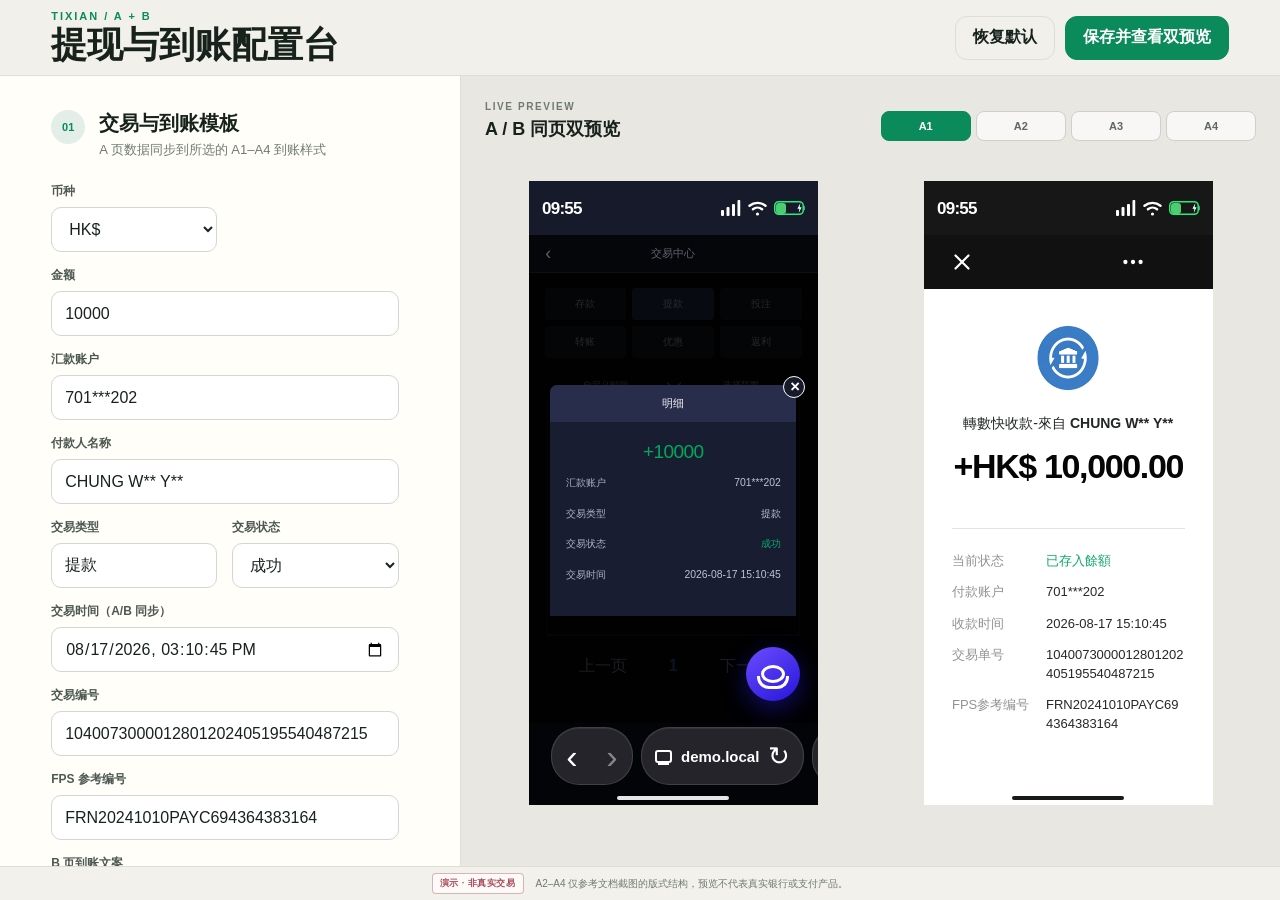
==== commit 8970b6be: "fix: move demo notice to page footer" ====
--- a/index.html
+++ b/index.html
@@ -5,7 +5,7 @@
   <meta name="viewport" content="width=device-width, initial-scale=1">
   <meta name="color-scheme" content="light">
   <title>提现与到账 · 双页面配置台</title>
-  <link rel="stylesheet" href="styles.css?v=20260821-8">
+  <link rel="stylesheet" href="styles.css?v=20260821-9">
 </head>
 <body class="editor-page">
   <header class="topbar">
@@ -94,7 +94,6 @@
             <div class="phone-shell" id="withdrawalPhone">
               <div class="phone-screen phone-screen--dark">
                 <div id="aStatusBar"></div>
-                <div class="demo-watermark">演示 · 非真实交易凭证</div>
                 <div class="app-header"><button aria-label="返回">‹</button><span>交易中心</span><i></i></div>
                 <div class="tab-grid" aria-hidden="true"><span>存款</span><span class="active">提款</span><span>投注</span><span>转账</span><span>优惠</span><span>返利</span></div>
                 <div class="history-filter" aria-hidden="true">
@@ -137,18 +136,21 @@
               <div class="phone-screen phone-screen--light">
                 <div id="bStatusBar"></div>
                 <div id="arrivalView" class="arrival-view"></div>
-                <div class="demo-stamp">DEMO · 非真实交易</div>
                 <div class="phone-home-indicator phone-home-indicator--dark"></div>
               </div>
             </div>
           </div>
         </section>
       </div>
-      <p class="preview-note">A2–A4 仅参考文档截图的版式结构，预览不代表真实银行或支付产品。</p>
     </aside>
   </main>
 
-  <script src="shared.js?v=20260821-8"></script>
-  <script src="app.js?v=20260821-8"></script>
+  <footer class="page-footer">
+    <strong>演示 · 非真实交易</strong>
+    <span>A2–A4 仅参考文档截图的版式结构，预览不代表真实银行或支付产品。</span>
+  </footer>
+
+  <script src="shared.js?v=20260821-9"></script>
+  <script src="app.js?v=20260821-9"></script>
 </body>
 </html>
--- a/styles.css
+++ b/styles.css
@@ -217,7 +217,6 @@
 }
 
 
-.demo-watermark { position: absolute; z-index: 20; left: 12px; bottom: 91px; padding: 5px 8px; border: 1px solid rgba(255,255,255,.28); border-radius: 5px; color: rgba(255,255,255,.72); background: rgba(8,10,16,.58); font-size: 8px; font-weight: 850; letter-spacing: .08em; pointer-events: none; }
 .app-header { position: relative; z-index: 4; height: 13.3cqw; display: grid; grid-template-columns: 13.3cqw 1fr 13.3cqw; align-items: center; border-bottom: 1px solid rgba(255,255,255,.03); text-align: center; color: #626572; background: #05060a; font-size: 3.9cqw; }
 .app-header button { border: 0; color: #5c606c; background: none; font-size: 6.1cqw; }
 .tab-grid { position: relative; z-index: 2; padding: 5.2cqw 5.4cqw 4.2cqw; display: grid; grid-template-columns: repeat(3, 1fr); gap: 2.2cqw; }
@@ -256,7 +255,8 @@
 .browser-more { letter-spacing: 2px; }
 .phone-home-indicator { position: absolute; z-index: 15; left: 50%; bottom: 5px; width: 112px; height: 4px; transform: translateX(-50%); border-radius: 99px; background: rgba(255,255,255,.9); }
 .phone-home-indicator--dark { background: #161a18; }
-.preview-note { max-width: 520px; margin: 0 auto; color: var(--muted); font-size: 11px; text-align: center; }
+.page-footer { min-height: 34px; padding: 6px clamp(18px, 4vw, 58px); flex: 0 0 auto; display: flex; align-items: center; justify-content: center; gap: 12px; border-top: 1px solid var(--line); color: var(--muted); background: var(--paper); font-size: 10px; text-align: center; }
+.page-footer strong { padding: 3px 7px; border: 1px solid rgba(150,25,44,.32); border-radius: 4px; color: rgba(150,25,44,.78); background: rgba(255,255,255,.72); font-size: 9px; letter-spacing: .06em; white-space: nowrap; }
 
 .template-switcher { margin: 0; display: grid; grid-template-columns: repeat(4, 1fr); gap: 5px; }
 .template-switcher button { height: 30px; border: 1px solid #cdd1cb; border-radius: 8px; color: #5e6862; background: rgba(255,255,255,.68); font-size: 11px; font-weight: 800; cursor: pointer; }
@@ -317,7 +317,6 @@
 .phone-shell--arrival[data-template="a3"] #bStatusBar .battery--iphone.battery--low:not(.battery--charging) b,
 .phone-shell--arrival[data-template="a4"] #bStatusBar .battery--iphone.battery--low:not(.battery--charging) b { color: #111; }
 
-.demo-stamp { position: absolute; z-index: 30; left: 10px; bottom: 10px; padding: 4px 7px; border: 1px solid rgba(150,25,44,.32); border-radius: 4px; color: rgba(150,25,44,.72); background: rgba(255,255,255,.84); font-size: 8px; font-weight: 900; letter-spacing: .08em; pointer-events: none; }
 .receipt { height: calc(100% - 54px); padding: 36px 28px 70px; overflow: hidden; color: #171717; background: #fff; text-align: center; }
 .receipt-mark { position: relative; width: 66px; height: 66px; margin: 0 auto 24px; overflow: hidden; border-radius: 50%; background: #fff; }
 .source-icon { width: 100%; height: 100%; object-fit: contain; }
@@ -385,7 +384,7 @@
   .dual-preview-grid { height: auto; grid-template-columns: 1fr; max-width: 390px; gap: 32px; }
   .preview-card, .phone-stage { height: auto; }
   .dual-preview-grid .phone-shell { width: min(390px, 100%); }
-  .preview-note { margin-top: 16px; }
+  .page-footer { flex-wrap: wrap; gap: 5px 10px; }
 }
 
 @media (max-width: 620px) {
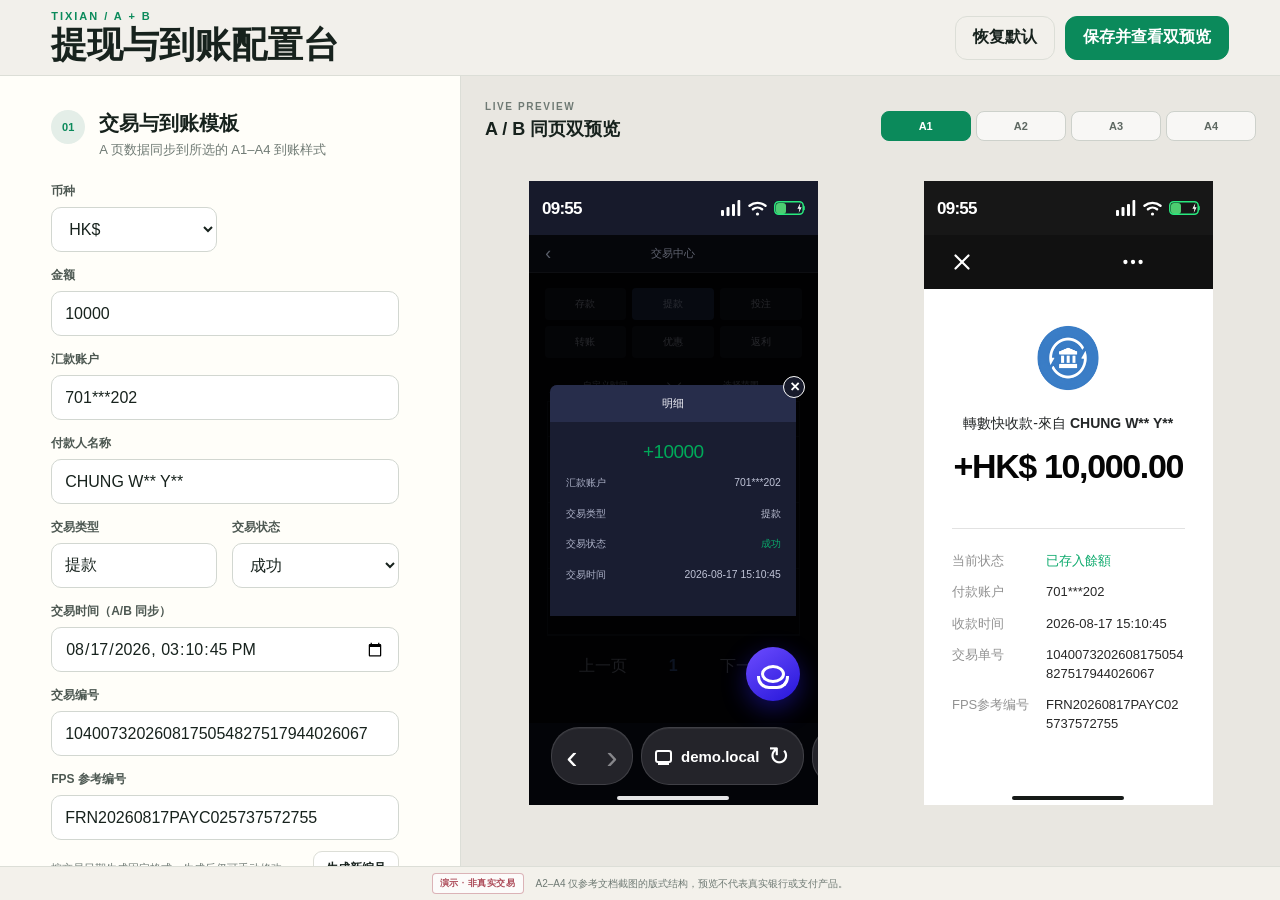
==== commit 921b158c: "feat: generate formatted transaction identifiers" ====
--- a/index.html
+++ b/index.html
@@ -5,7 +5,7 @@
   <meta name="viewport" content="width=device-width, initial-scale=1">
   <meta name="color-scheme" content="light">
   <title>提现与到账 · 双页面配置台</title>
-  <link rel="stylesheet" href="styles.css?v=20260821-9">
+  <link rel="stylesheet" href="styles.css?v=20260821-11">
 </head>
 <body class="editor-page">
   <header class="topbar">
@@ -35,8 +35,12 @@
           <label class="field"><span>交易类型</span><input name="transactionType" value="提现"></label>
           <label class="field"><span>交易状态</span><select name="transactionStatus"><option>成功</option><option>处理中</option><option>失败</option></select></label>
           <label class="field field--wide"><span>交易时间（A/B 同步）</span><input name="withdrawalTime" type="datetime-local" step="1"></label>
-          <label class="field field--wide"><span>交易编号</span><input name="transactionId"></label>
-          <label class="field field--wide"><span>FPS 参考编号</span><input name="fpsReference"></label>
+          <label class="field field--wide"><span>交易编号</span><input name="transactionId" inputmode="numeric" maxlength="34" pattern="[0-9]{34}" aria-describedby="identifierHelp"></label>
+          <label class="field field--wide"><span>FPS 参考编号</span><input name="fpsReference" maxlength="27" pattern="FRN[0-9]{8}PAYC[0-9]{12}" autocapitalize="characters" spellcheck="false" aria-describedby="identifierHelp"></label>
+          <div class="identifier-actions field--wide">
+            <small id="identifierHelp">按交易日期生成固定格式，生成后仍可手动修改</small>
+            <button class="button button--compact" id="generateIdentifiersButton" type="button">生成新编号</button>
+          </div>
           <label class="field field--wide"><span>B 页到账文案</span><input name="arrivalMessage"></label>
           <label class="field field--wide"><span>B 页账户状态</span><input name="balanceLabel"></label>
           <label class="field field--wide"><span>机构 / 银行名称</span><input name="institutionName"></label>
@@ -150,7 +154,7 @@
     <span>A2–A4 仅参考文档截图的版式结构，预览不代表真实银行或支付产品。</span>
   </footer>
 
-  <script src="shared.js?v=20260821-9"></script>
-  <script src="app.js?v=20260821-9"></script>
+  <script src="shared.js?v=20260821-11"></script>
+  <script src="app.js?v=20260821-11"></script>
 </body>
 </html>
--- a/styles.css
+++ b/styles.css
@@ -60,6 +60,9 @@
   outline: none; color: var(--ink); background: #fff; transition: border .18s, box-shadow .18s;
 }
 .field input:focus, .field select:focus { border-color: var(--green); box-shadow: 0 0 0 3px rgba(11, 138, 91, .12); }
+.identifier-actions { margin-top: -4px; display: flex; align-items: center; justify-content: space-between; gap: 12px; }
+.identifier-actions small { color: var(--muted); font-size: 11px; line-height: 1.35; }
+.button--compact { min-height: 34px; padding: 0 12px; border-radius: 9px; flex: none; font-size: 12px; }
 .field input[type="range"] { height: 26px; padding: 0; accent-color: var(--green); border: 0; box-shadow: none; }
 .range-field > span { display: flex; justify-content: space-between; }
 .range-field output { color: var(--green); }
@@ -157,7 +160,7 @@
 
 .battery, .battery-system { position: relative; flex: none; color: currentColor; }
 .battery { display: block; }
-.battery i { position: absolute; z-index: 1; display: block; width: var(--battery-level); background: currentColor; }
+.battery i { position: absolute; z-index: 1; display: block; width: var(--battery-fill); background: currentColor; }
 .battery-shell { position: absolute; z-index: 2; inset: 0; }
 .battery b, .battery-number { font-weight: 850; line-height: 1; }
 .battery-bolt { position: absolute; z-index: 4; width: 10px; height: 14px; }
@@ -395,6 +398,7 @@
   .control-panel { padding: 28px 16px 45px; }
   .field-grid { grid-template-columns: 1fr; }
   .field--wide { grid-column: auto; }
+  .identifier-actions { align-items: flex-start; flex-direction: column; }
   .preview-panel { padding: 28px 10px 42px; min-height: 760px; }
   .preview-heading { padding: 0 8px; }
   .phone-shell { width: min(370px, calc(100vw - 20px)); }
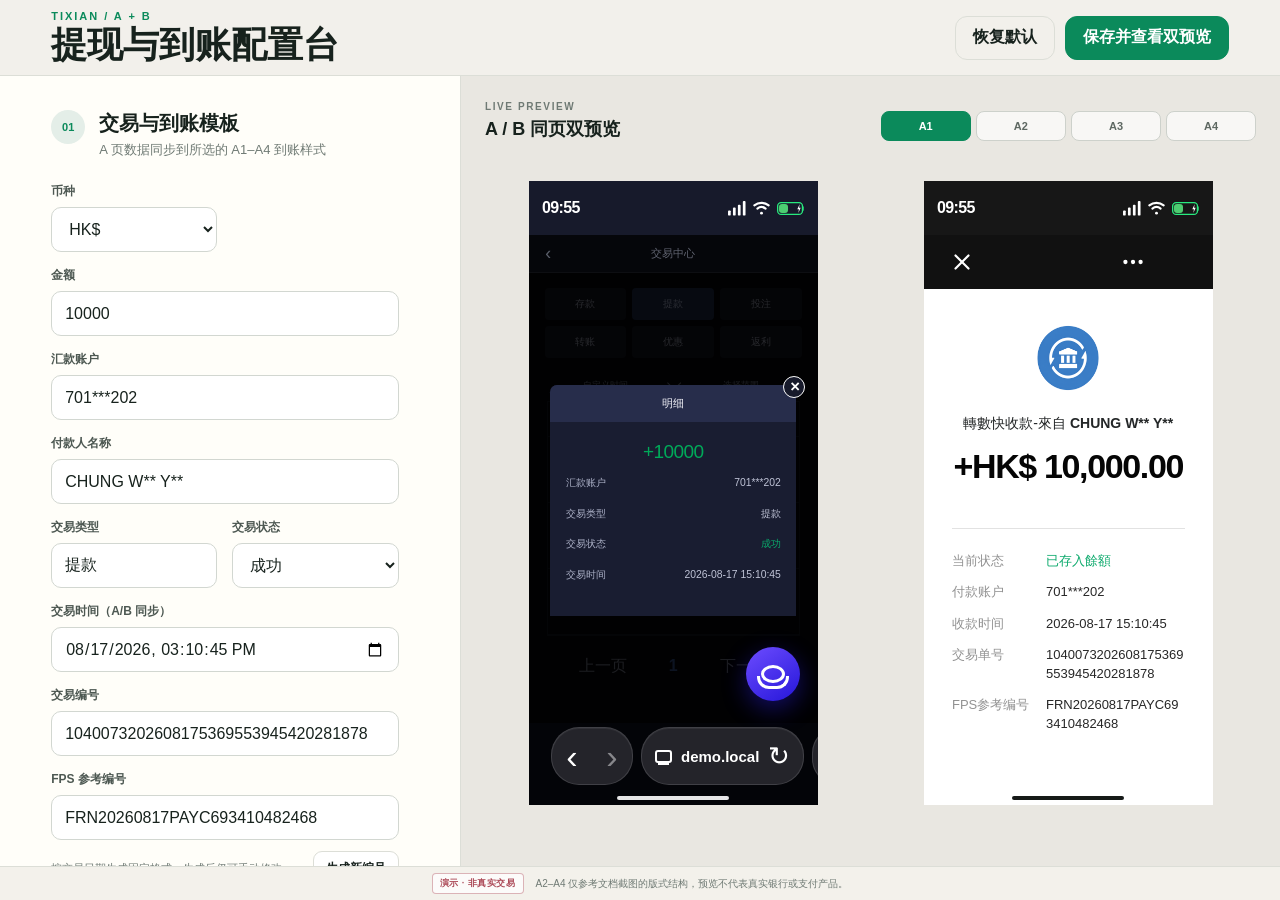
==== commit 8f78e627: "fix: scale down Apple status bar" ====
--- a/index.html
+++ b/index.html
@@ -5,7 +5,7 @@
   <meta name="viewport" content="width=device-width, initial-scale=1">
   <meta name="color-scheme" content="light">
   <title>提现与到账 · 双页面配置台</title>
-  <link rel="stylesheet" href="styles.css?v=20260821-11">
+  <link rel="stylesheet" href="styles.css?v=20260821-12">
 </head>
 <body class="editor-page">
   <header class="topbar">
@@ -154,7 +154,7 @@
     <span>A2–A4 仅参考文档截图的版式结构，预览不代表真实银行或支付产品。</span>
   </footer>
 
-  <script src="shared.js?v=20260821-11"></script>
-  <script src="app.js?v=20260821-11"></script>
+  <script src="shared.js?v=20260821-12"></script>
+  <script src="app.js?v=20260821-12"></script>
 </body>
 </html>
--- a/styles.css
+++ b/styles.css
@@ -101,9 +101,10 @@
 .status-mode { position: relative; flex: none; color: currentColor; line-height: 1; }
 
 .status-bar--iphone { padding-right: 27px; padding-left: 27px; font-family: -apple-system, BlinkMacSystemFont, "SF Pro Text", sans-serif; }
-.status-bar--iphone .status-time { font-size: 17px; font-weight: 780; letter-spacing: -.045em; }
-.status-bar--iphone .status-right { gap: 7px; }
-.status-bar--iphone .wifi { width: 19px; height: 15px; }
+.status-bar--iphone .status-time { font-size: 16px; font-weight: 700; letter-spacing: -.04em; }
+.status-bar--iphone .status-right { gap: 6px; }
+.status-bar--iphone .signal { width: 19px; height: 15px; }
+.status-bar--iphone .wifi { width: 18px; height: 14px; }
 
 /* Samsung One UI screenshot: time + date + notifications / compact system cluster. */
 .status-bar--samsung { padding-right: 20px; padding-left: 20px; font-family: "SamsungOne", "Segoe UI", sans-serif; }
@@ -168,12 +169,12 @@
 .battery-system { display: inline-flex; align-items: center; }
 
 /* Apple assets */
-.battery--iphone { width: 31px; height: 15px; color: #fff; }
-.battery--iphone i { left: 2px; top: 2px; width: var(--battery-fill); max-width: 25px; height: 11px; border-radius: 3px; opacity: .92; }
-.battery--iphone b { position: absolute; z-index: 3; inset: 0 3px 0 0; display: grid; place-items: center; color: #fff; font-size: 8px; letter-spacing: -.04em; mix-blend-mode: difference; }
+.battery--iphone { width: 28px; height: 13px; color: #fff; }
+.battery--iphone i { left: 2px; top: 2px; width: var(--battery-fill); max-width: 23px; height: 9px; border-radius: 3px; opacity: .92; }
+.battery--iphone b { position: absolute; z-index: 3; inset: 0 3px 0 0; display: grid; place-items: center; color: #fff; font-size: 7px; letter-spacing: -.04em; mix-blend-mode: difference; }
 .battery--iphone.battery--charging { color: #52dc78; }
 .battery--iphone.battery--charging b { padding-right: 5px; color: #fff; mix-blend-mode: normal; }
-.battery--iphone .battery-bolt { right: 3px; top: 2px; width: 5px; height: 10px; }
+.battery--iphone .battery-bolt { right: 3px; top: 2px; width: 5px; height: 9px; }
 .battery--iphone.battery--low:not(.battery--charging) b { color: #fff; mix-blend-mode: normal; }
 
 /* Samsung assets */
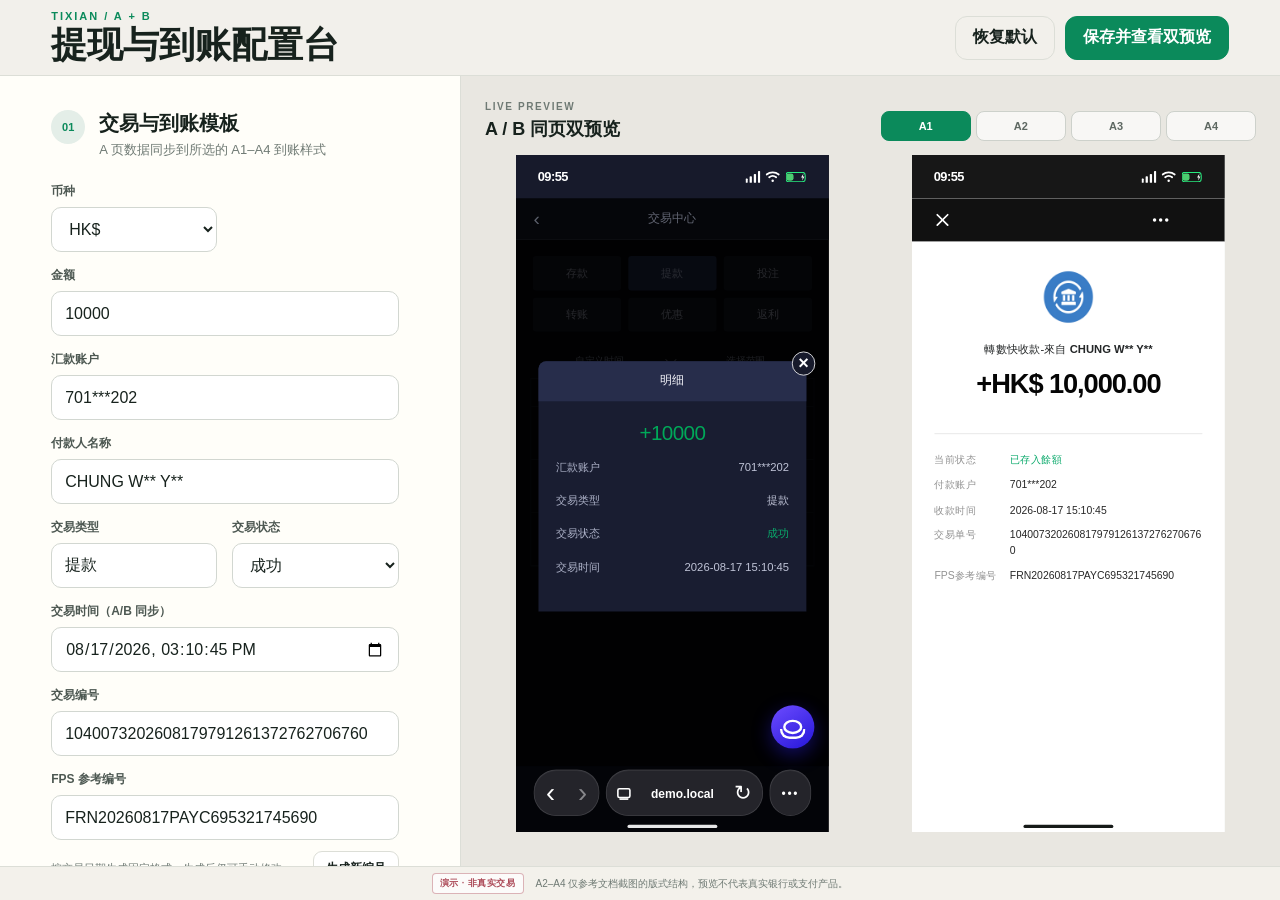
==== commit 37abb9c3: "refactor: unify phone preview scaling" ====
--- a/index.html
+++ b/index.html
@@ -95,8 +95,9 @@
       <div class="dual-preview-grid">
         <section class="preview-card" aria-label="A 提现预览">
           <div class="phone-stage">
-            <div class="phone-shell" id="withdrawalPhone">
-              <div class="phone-screen phone-screen--dark">
+            <div class="phone-scale-frame">
+              <div class="phone-shell" id="withdrawalPhone">
+                <div class="phone-screen phone-screen--dark">
                 <div id="aStatusBar"></div>
                 <div class="app-header"><button aria-label="返回">‹</button><span>交易中心</span><i></i></div>
                 <div class="tab-grid" aria-hidden="true"><span>存款</span><span class="active">提款</span><span>投注</span><span>转账</span><span>优惠</span><span>返利</span></div>
@@ -128,7 +129,8 @@
                   <div class="browser-address"><i></i><b>demo.local</b><span>↻</span></div>
                   <div class="browser-more">•••</div>
                 </div>
-                <div class="phone-home-indicator"></div>
+                  <div class="phone-home-indicator"></div>
+                </div>
               </div>
             </div>
           </div>
@@ -136,11 +138,13 @@
 
         <section class="preview-card" aria-label="B 到账预览">
           <div class="phone-stage">
-            <div class="phone-shell phone-shell--arrival" id="arrivalPhone">
-              <div class="phone-screen phone-screen--light">
-                <div id="bStatusBar"></div>
-                <div id="arrivalView" class="arrival-view"></div>
-                <div class="phone-home-indicator phone-home-indicator--dark"></div>
+            <div class="phone-scale-frame">
+              <div class="phone-shell phone-shell--arrival" id="arrivalPhone">
+                <div class="phone-screen phone-screen--light">
+                  <div id="bStatusBar"></div>
+                  <div id="arrivalView" class="arrival-view"></div>
+                  <div class="phone-home-indicator phone-home-indicator--dark"></div>
+                </div>
               </div>
             </div>
           </div>
@@ -154,7 +158,7 @@
     <span>A2–A4 仅参考文档截图的版式结构，预览不代表真实银行或支付产品。</span>
   </footer>
 
-  <script src="shared.js?v=20260821-12"></script>
-  <script src="app.js?v=20260821-12"></script>
+  <script src="shared.js?v=20260821-13"></script>
+  <script src="app.js?v=20260821-13"></script>
 </body>
 </html>
--- a/styles.css
+++ b/styles.css
@@ -86,8 +86,8 @@
 .dual-preview-grid { width: 100%; height: 100%; min-height: 0; max-width: 780px; margin: 0 auto; display: grid; grid-template-columns: repeat(2, minmax(0, 1fr)); gap: 20px; align-items: start; }
 .preview-card { min-width: 0; height: 100%; min-height: 0; }
 .phone-stage { height: 100%; min-height: 0; display: grid; place-items: center; }
-.dual-preview-grid .phone-shell { width: min(350px, 100%, calc(46.2cqh - 58px)); }
-.phone-shell { width: min(390px, 100%); aspect-ratio: 390 / 844; padding: 0; border-radius: 0; background: transparent; box-shadow: none; container-type: inline-size; }
+.phone-scale-frame { width: var(--phone-frame-width, 390px); height: var(--phone-frame-height, 844px); flex: none; }
+.phone-shell { width: 390px; height: 844px; padding: 0; border-radius: 0; background: transparent; box-shadow: none; transform: scale(var(--phone-scale, 1)); transform-origin: top left; container-type: inline-size; }
 .phone-screen { position: relative; width: 100%; height: 100%; overflow: hidden; border-radius: 0; }
 .phone-screen--dark { color: #f5f5fb; background: #030408; }
 .phone-screen--light { color: #171b19; background: #f7f7f5; }
@@ -266,7 +266,7 @@
 .template-switcher button { height: 30px; border: 1px solid #cdd1cb; border-radius: 8px; color: #5e6862; background: rgba(255,255,255,.68); font-size: 11px; font-weight: 800; cursor: pointer; }
 .template-switcher button.active { border-color: var(--green); color: #fff; background: var(--green); }
 
-.phone-shell--arrival { width: min(410px, calc(100vw - 32px)); aspect-ratio: 390 / 844; background: #111514; }
+.phone-shell--arrival { background: #111514; }
 .arrival-view { height: calc(100% - 54px); overflow: hidden; background: #fff; }
 .arrival-view img { display: block; }
 .arrival-nav img { width: 100%; height: 100%; }
@@ -387,7 +387,6 @@
   .preview-heading { margin-bottom: 20px; grid-template-columns: 1fr; align-items: start; }
   .dual-preview-grid { height: auto; grid-template-columns: 1fr; max-width: 390px; gap: 32px; }
   .preview-card, .phone-stage { height: auto; }
-  .dual-preview-grid .phone-shell { width: min(390px, 100%); }
   .page-footer { flex-wrap: wrap; gap: 5px 10px; }
 }
 
@@ -402,7 +401,6 @@
   .identifier-actions { align-items: flex-start; flex-direction: column; }
   .preview-panel { padding: 28px 10px 42px; min-height: 760px; }
   .preview-heading { padding: 0 8px; }
-  .phone-shell { width: min(370px, calc(100vw - 20px)); }
 }
 
 @media (prefers-reduced-motion: reduce) {
